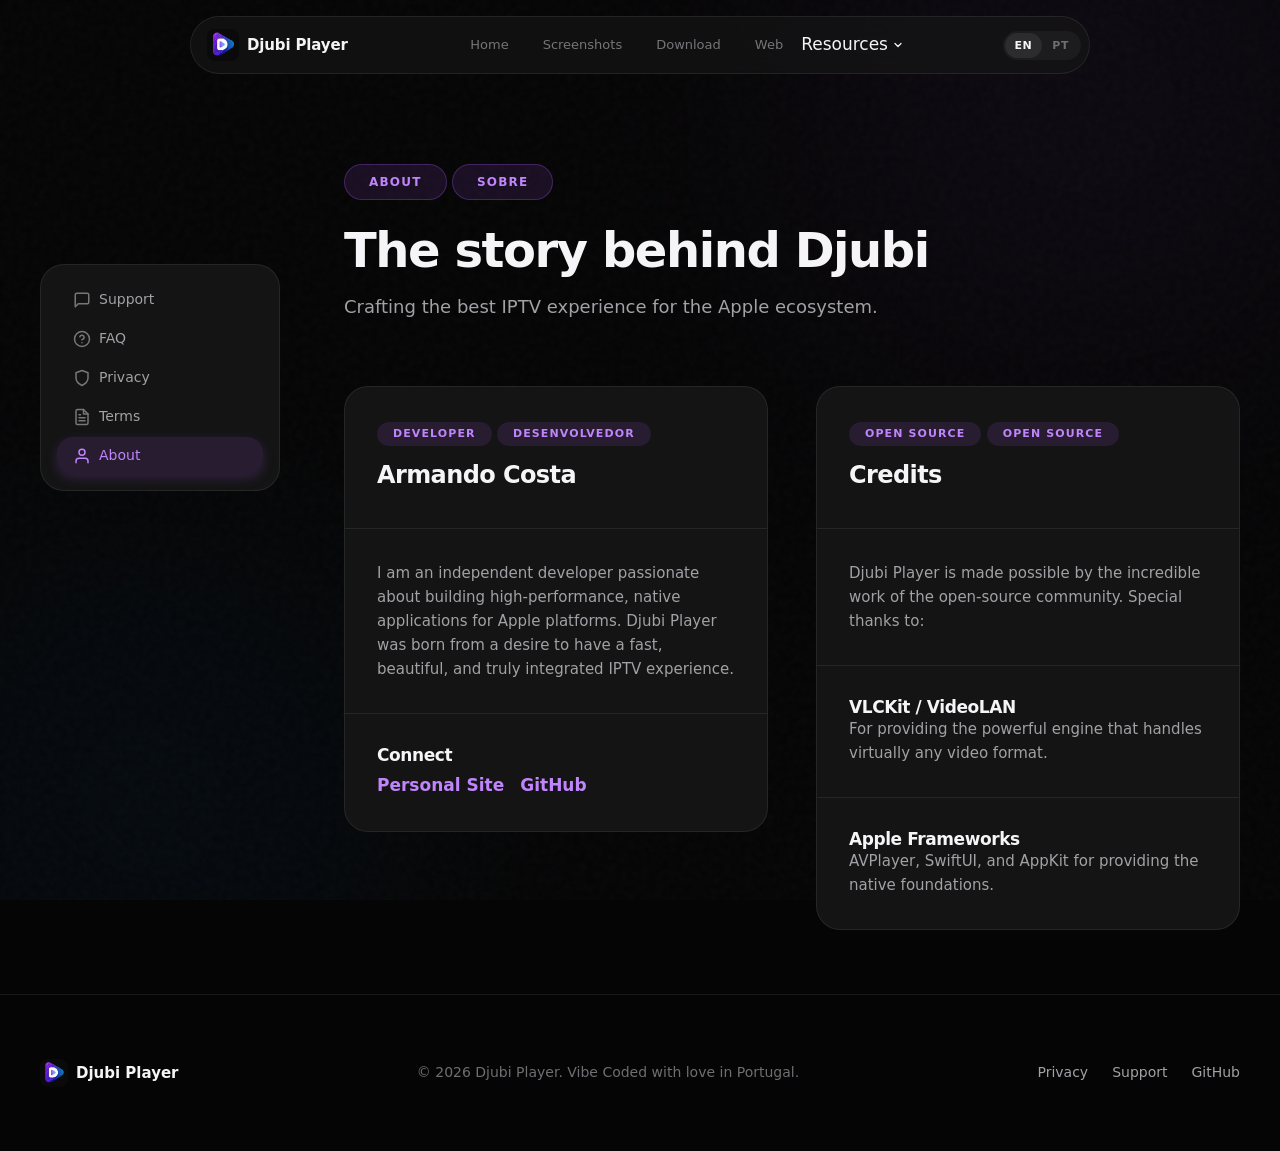
==== about.html @ fc3ee1bc "feat: apple-style redesign, integrated app visuals, and new about page" ====
<!doctype html>
<html lang="en-US">
  <head>
    <meta charset="UTF-8" />
    <meta name="viewport" content="width=device-width, initial-scale=1.0" />
    <title>About - Djubi Player</title>
    <meta name="description" content="Learn more about the developer behind Djubi Player and the open-source tools that make it possible." />
    <meta name="theme-color" content="#000000" />
    <link rel="icon" href="public/logo.svg" type="image/svg+xml" />
    <link rel="stylesheet" href="assets/css/styles.css" />
  </head>
  <body>
    <!-- Gradient Background -->
    <div class="gradient-bg" aria-hidden="true">
      <div class="gradient-orb gradient-orb-1"></div>
      <div class="gradient-orb gradient-orb-2"></div>
    </div>

    <!-- Navigation -->
    <header class="floating-header">
      <div class="nav-island">
        <div class="nav-core">
          <a class="brand" href="index.html">
            <img src="public/logo.svg" alt="Djubi" class="brand-logo" />
            <h1 data-i18n="brandName"></h1>
          </a>
          <nav class="nav-links">
            <a href="index.html" data-i18n="navHome"></a>
            <a href="screenshots.html" data-i18n="navScreenshots"></a>
            <a href="downloads.html" data-i18n="navDownloads"></a>
            <a href="web.html" data-i18n="navWeb"></a>
            <div class="nav-item-dropdown">
              <div class="dropdown-trigger">
                <span data-i18n="navResources"></span>
                <svg viewBox="0 0 24 24" fill="none" stroke="currentColor" stroke-width="2.5" stroke-linecap="round" stroke-linejoin="round"><polyline points="6 9 12 15 18 9"></polyline></svg>
              </div>
              <div class="dropdown-menu">
                <a href="support.html" data-i18n="navSupport"></a>
                <a href="faq.html" data-i18n="navFaq"></a>
                <a href="privacy.html" data-i18n="navPrivacy"></a>
                <a href="terms.html" data-i18n="navTerms"></a>
                <a class="active" href="about.html" data-i18n="navAbout"></a>
              </div>
            </div>
          </nav>
          <div class="header-actions">
            <div class="lang-switch"><button data-locale="en_US">EN</button><button data-locale="pt_PT">PT</button></div>
            <button id="menuToggle" class="menu-toggle" aria-label="Open menu" aria-expanded="false"><span></span><span></span></button>
          </div>
        </div>
      </div>
    </header>

    <!-- Mobile Menu -->
    <div id="mobileOverlay" class="mobile-overlay">
      <div class="mobile-menu">
        <nav class="mobile-menu-links">
          <a href="index.html" data-i18n="navHome"></a>
          <a href="screenshots.html" data-i18n="navScreenshots"></a>
          <a href="downloads.html" data-i18n="navDownloads"></a>
          <a href="web.html" data-i18n="navWeb"></a>
          <a href="faq.html" data-i18n="navFaq"></a>
          <a href="privacy.html" data-i18n="navPrivacy"></a>
          <a href="terms.html" data-i18n="navTerms"></a>
          <a class="active" href="about.html" data-i18n="navAbout"></a>
          <a href="support.html" data-i18n="navSupport"></a>
        </nav>
      </div>
    </div>

    <div class="top-spacer"></div>

    <main>
      <section class="section">
        <div class="container">
          <div class="support-container">
            <aside class="support-sidebar" data-reveal>
              <a href="support.html" class="sidebar-link">
                <svg viewBox="0 0 24 24" fill="none" stroke="currentColor" stroke-width="2" stroke-linecap="round" stroke-linejoin="round"><path d="M21 15a2 2 0 0 1-2 2H7l-4 4V5a2 2 0 0 1 2-2h14a2 2 0 0 1 2 2z"></path></svg>
                <span data-i18n="navSupport"></span>
              </a>
              <a href="faq.html" class="sidebar-link">
                <svg viewBox="0 0 24 24" fill="none" stroke="currentColor" stroke-width="2" stroke-linecap="round" stroke-linejoin="round"><circle cx="12" cy="12" r="10"></circle><path d="M9.09 9a3 3 0 0 1 5.83 1c0 2-3 3-3 3"></path><line x1="12" y1="17" x2="12.01" y2="17"></line></svg>
                <span data-i18n="navFaq"></span>
              </a>
              <a href="privacy.html" class="sidebar-link">
                <svg viewBox="0 0 24 24" fill="none" stroke="currentColor" stroke-width="2" stroke-linecap="round" stroke-linejoin="round"><path d="M12 22s8-4 8-10V5l-8-3-8 3v7c0 6 8 10 8 10z"></path></svg>
                <span data-i18n="navPrivacy"></span>
              </a>
              <a href="terms.html" class="sidebar-link">
                <svg viewBox="0 0 24 24" fill="none" stroke="currentColor" stroke-width="2" stroke-linecap="round" stroke-linejoin="round"><path d="M14 2H6a2 2 0 0 0-2 2v16a2 2 0 0 0 2 2h12a2 2 0 0 0 2-2V8z"></path><polyline points="14 2 14 8 20 8"></polyline><line x1="16" y1="13" x2="8" y2="13"></line><line x1="16" y1="17" x2="8" y2="17"></line><polyline points="10 9 9 9 8 9"></polyline></svg>
                <span data-i18n="navTerms"></span>
              </a>
              <a href="about.html" class="sidebar-link active">
                <svg viewBox="0 0 24 24" fill="none" stroke="currentColor" stroke-width="2" stroke-linecap="round" stroke-linejoin="round"><path d="M20 21v-2a4 4 0 0 0-4-4H8a4 4 0 0 0-4 4v2"></path><circle cx="12" cy="7" r="4"></circle></svg>
                <span data-i18n="navAbout"></span>
              </a>
            </aside>

            <div class="support-content">
              <div class="section-header" data-reveal style="text-align: left; margin-inline: 0;">
                <span class="eyebrow" data-lang="en_US">About</span>
                <span class="eyebrow" data-lang="pt_PT">Sobre</span>
                <h2 data-lang="en_US">The story behind Djubi</h2>
                <h2 data-lang="pt_PT">A história por trás do Djubi</h2>
                <p data-lang="en_US">Crafting the best IPTV experience for the Apple ecosystem.</p>
                <p data-lang="pt_PT">Criando a melhor experiência IPTV para o ecossistema Apple.</p>
              </div>

              <div class="two-col">
                <!-- Developer Profile -->
                <div class="list-card" data-reveal>
                  <div class="list-card-header">
                    <span class="eyebrow" data-lang="en_US">Developer</span>
                    <span class="eyebrow" data-lang="pt_PT">Desenvolvedor</span>
                    <h2 data-lang="en_US">Armando Costa</h2>
                    <h2 data-lang="pt_PT">Armando Costa</h2>
                  </div>
                  <div class="list-card-body">
                    <div class="list-item">
                      <p data-lang="en_US">I am an independent developer passionate about building high-performance, native applications for Apple platforms. Djubi Player was born from a desire to have a fast, beautiful, and truly integrated IPTV experience.</p>
                      <p data-lang="pt_PT">Sou um desenvolvedor independente apaixonado por criar aplicações nativas de alta performance para plataformas Apple. O Djubi Player nasceu do desejo de ter uma experiência IPTV rápida, bonita e verdadeiramente integrada.</p>
                    </div>
                    <div class="list-item">
                      <h3 data-lang="en_US">Connect</h3>
                      <h3 data-lang="pt_PT">Conectar</h3>
                      <div style="display: flex; gap: var(--space-md); margin-top: var(--space-sm);">
                        <a href="https://costa0910.dev" target="_blank" rel="noopener" style="color: var(--accent-bright); font-weight: 600;">Personal Site</a>
                        <a href="https://github.com/costa0910" target="_blank" rel="noopener" style="color: var(--accent-bright); font-weight: 600;">GitHub</a>
                      </div>
                    </div>
                  </div>
                </div>

                <!-- Open Source Credits -->
                <div class="list-card" data-reveal data-reveal-delay="100">
                  <div class="list-card-header">
                    <span class="eyebrow" data-lang="en_US">Open Source</span>
                    <span class="eyebrow" data-lang="pt_PT">Open Source</span>
                    <h2 data-lang="en_US">Credits</h2>
                    <h2 data-lang="pt_PT">Créditos</h2>
                  </div>
                  <div class="list-card-body">
                    <div class="list-item">
                      <p data-lang="en_US">Djubi Player is made possible by the incredible work of the open-source community. Special thanks to:</p>
                      <p data-lang="pt_PT">O Djubi Player é possível graças ao trabalho incrível da comunidade open-source. Agradecimentos especiais a:</p>
                    </div>
                    <div class="list-item">
                      <h3>VLCKit / VideoLAN</h3>
                      <p data-lang="en_US">For providing the powerful engine that handles virtually any video format.</p>
                      <p data-lang="pt_PT">Por fornecer o motor poderoso que processa virtualmente qualquer formato de vídeo.</p>
                    </div>
                    <div class="list-item">
                      <h3>Apple Frameworks</h3>
                      <p data-lang="en_US">AVPlayer, SwiftUI, and AppKit for providing the native foundations.</p>
                      <p data-lang="pt_PT">AVPlayer, SwiftUI e AppKit por fornecerem as bases nativas.</p>
                    </div>
                  </div>
                </div>
              </div>
            </div>
          </div>
        </div>
      </section>
    </main>

    <!-- Footer -->
    <footer class="site-footer">
      <div class="container">
        <div class="footer-content">
          <div class="footer-brand">
            <img src="public/logo.svg" alt="Djubi" />
            <span data-i18n="brandName"></span>
          </div>
          <p class="footer-text" data-i18n="footerText"></p>
          <div class="footer-links">
            <a href="privacy.html" data-i18n="navPrivacy"></a>
            <a href="support.html" data-i18n="navSupport"></a>
            <a href="https://github.com/costa0910/djubi-player" target="_blank" rel="noopener">GitHub</a>
          </div>
        </div>
      </div>
    </footer>

    <script src="assets/js/main.js"></script>
  </body>
</html>
---- assets/css/styles.css ----
/* ==========================================================================
   Djubi Player – Premium Apple-Inspired Design System
   Dark theme, immersive, production-ready
   ========================================================================== */

:root {
  /* Dark Premium Palette */
  --bg-dark: #050505;
  --bg-elevated: #0a0a0a;
  --bg-card: #141414;
  --bg-card-hover: #1a1a1a;
  --surface: #1c1c1e;
  --surface-secondary: #2c2c2e;
  
  /* Text hierarchy */
  --text-primary: #f5f5f7;
  --text-secondary: #a1a1a6;
  --text-tertiary: #6e6e73;
  
  /* Accent - Vibrant purple from logo */
  --accent: #a855f7;
  --accent-bright: #c084fc;
  --accent-dim: #7c3aed;
  --accent-glow: rgba(168, 85, 247, 0.4);
  --accent-soft: rgba(168, 85, 247, 0.12);
  
  /* Supporting colors */
  --success: #34c759;
  --blue: #0a84ff;
  --orange: #ff9f0a;
  --pink: #ff375f;
  --teal: #64d2ff;
  
  /* Borders */
  --border: rgba(255, 255, 255, 0.08);
  --border-light: rgba(255, 255, 255, 0.12);
  --border-accent: rgba(168, 85, 247, 0.3);
  
  /* Spacing */
  --space-xs: 0.25rem;
  --space-sm: 0.5rem;
  --space-md: 1rem;
  --space-lg: 1.5rem;
  --space-xl: 2rem;
  --space-2xl: 3rem;
  --space-3xl: 4rem;
  --space-4xl: 4rem;
  --space-5xl: 5rem;
  
  /* Radius */
  --radius-sm: 8px;
  --radius-md: 12px;
  --radius-lg: 16px;
  --radius-xl: 20px;
  --radius-2xl: 24px;
  --radius-3xl: 32px;
  --radius-full: 9999px;
  
  /* Shadows */
  --shadow-sm: 0 2px 8px rgba(0, 0, 0, 0.3);
  --shadow-md: 0 8px 24px rgba(0, 0, 0, 0.4);
  --shadow-lg: 0 16px 48px rgba(0, 0, 0, 0.5);
  --shadow-glow: 0 0 60px var(--accent-glow);
  --shadow-card: 0 4px 24px rgba(0, 0, 0, 0.3), 0 0 0 1px var(--border);
  
  /* Motion */
  --ease-out: cubic-bezier(0.16, 1, 0.3, 1);
  --ease-in-out: cubic-bezier(0.65, 0, 0.35, 1);
  --ease-spring: cubic-bezier(0.34, 1.56, 0.64, 1);
  --duration-fast: 150ms;
  --duration-normal: 300ms;
  --duration-slow: 500ms;
}

/* ==========================================================================
   Reset & Base
   ========================================================================== */

*, *::before, *::after {
  box-sizing: border-box;
}

html {
  -webkit-font-smoothing: antialiased;
  -moz-osx-font-smoothing: grayscale;
  text-rendering: optimizeLegibility;
  scroll-behavior: smooth;
}

html, body {
  margin: 0;
  padding: 0;
}

body {
  font-family: -apple-system, BlinkMacSystemFont, "SF Pro Display", "SF Pro Text", "Helvetica Neue", system-ui, sans-serif;
  font-size: 17px;
  line-height: 1.5;
  color: var(--text-primary);
  background: var(--bg-dark);
  overflow-x: hidden;
}

img {
  max-width: 100%;
  display: block;
}

a {
  text-decoration: none;
  color: inherit;
}

h1, h2, h3, h4, h5, h6 {
  margin: 0;
  font-weight: 600;
  letter-spacing: -0.025em;
  line-height: 1.1;
}

p {
  margin: 0;
}

button {
  font-family: inherit;
}

/* ==========================================================================
   Layout
   ========================================================================== */

.container {
  width: min(1200px, 100% - var(--space-xl));
  margin-inline: auto;
}

.container-wide {
  width: min(1400px, 100% - var(--space-xl));
  margin-inline: auto;
}

.top-spacer {
  height: 100px;
}

/* ==========================================================================
   Gradient Backgrounds
   ========================================================================== */

.gradient-bg {
  position: fixed;
  inset: 0;
  z-index: -1;
  overflow: hidden;
  pointer-events: none;
}

.gradient-orb {
  position: absolute;
  border-radius: 50%;
  filter: blur(140px);
  opacity: 0.15;
  animation: float 20s ease-in-out infinite;
}

.gradient-orb-1 {
  width: 600px;
  height: 600px;
  background: radial-gradient(circle, var(--accent) 0%, transparent 70%);
  top: -200px;
  right: -100px;
  animation-delay: 0s;
}

.gradient-orb-2 {
  width: 500px;
  height: 500px;
  background: radial-gradient(circle, var(--blue) 0%, transparent 70%);
  bottom: -150px;
  left: -100px;
  animation-delay: -7s;
}
@keyframes float {
  0%, 100% { transform: translate(0, 0) scale(1); }
  25% { transform: translate(30px, -30px) scale(1.05); }
  50% { transform: translate(-20px, 20px) scale(0.95); }
  75% { transform: translate(20px, 10px) scale(1.02); }
}

/* ==========================================================================
   Navigation
   ========================================================================== */

.floating-header {
  position: fixed;
  top: 0;
  left: 0;
  right: 0;
  z-index: 100;
  padding: var(--space-md);
}

.nav-island {
  max-width: 900px;
  margin-inline: auto;
  background: rgba(20, 20, 20, 0.75);
  backdrop-filter: saturate(180%) blur(20px);
  -webkit-backdrop-filter: saturate(180%) blur(20px);
  border: 1px solid var(--border);
  border-radius: var(--radius-full);
  padding: var(--space-xs) var(--space-sm);
}

.nav-core {
  min-height: 48px;
  display: flex;
  align-items: center;
  justify-content: space-between;
  gap: var(--space-md);
}

/* Brand */
.brand {
  display: flex;
  align-items: center;
  gap: var(--space-sm);
  flex-shrink: 0;
  padding: var(--space-xs) var(--space-sm);
}

.brand-logo {
  width: 32px;
  height: 32px;
  border-radius: var(--radius-sm);
  object-fit: contain;
}

.brand h1 {
  font-size: 0.9375rem;
  font-weight: 600;
  letter-spacing: -0.01em;
  color: var(--text-primary);
}

/* Nav Links */
.nav-links {
  display: flex;
  align-items: center;
  gap: 2px;
}

.nav-links a {
  padding: var(--space-sm) var(--space-md);
  font-size: 0.8125rem;
  font-weight: 400;
  color: var(--text-secondary);
  border-radius: var(--radius-full);
  transition: all var(--duration-fast) var(--ease-out);
}

.nav-links a:hover {
  color: var(--text-primary);
  background: rgba(255, 255, 255, 0.08);
}

/* Header Actions */
.header-actions {
  display: flex;
  align-items: center;
  gap: var(--space-sm);
}

.lang-switch {
  display: flex;
  background: var(--surface);
  border-radius: var(--radius-full);
  padding: 2px;
}

.lang-switch button {
  border: 0;
  background: transparent;
  color: var(--text-tertiary);
  padding: 6px 10px;
  font-size: 0.6875rem;
  font-weight: 600;
  cursor: pointer;
  border-radius: var(--radius-full);
  transition: all var(--duration-fast) var(--ease-out);
  text-transform: uppercase;
  letter-spacing: 0.05em;
}

.lang-switch button:hover {
  color: var(--text-secondary);
}

.lang-switch button.active {
  background: var(--surface-secondary);
  color: var(--text-primary);
}

/* Menu Toggle */
.menu-toggle {
  width: 40px;
  height: 40px;
  border-radius: var(--radius-full);
  border: none;
  background: var(--surface);
  display: none;
  align-items: center;
  justify-content: center;
  cursor: pointer;
  position: relative;
  transition: background var(--duration-fast) var(--ease-out);
}

.menu-toggle:hover {
  background: var(--surface-secondary);
}

.menu-toggle span {
  position: absolute;
  width: 16px;
  height: 2px;
  border-radius: var(--radius-full);
  background: var(--text-primary);
  transition: transform var(--duration-normal) var(--ease-out),
              opacity var(--duration-normal) var(--ease-out);
}

.menu-toggle span:nth-child(1) {
  transform: translateY(-4px);
}

.menu-toggle span:nth-child(2) {
  transform: translateY(4px);
}

.menu-toggle.is-open span:nth-child(1) {
  transform: translateY(0) rotate(45deg);
}

.menu-toggle.is-open span:nth-child(2) {
  transform: translateY(0) rotate(-45deg);
}

/* Mobile Overlay */
.mobile-overlay {
  position: fixed;
  inset: 0;
  background: rgba(0, 0, 0, 0.95);
  backdrop-filter: blur(20px);
  -webkit-backdrop-filter: blur(20px);
  z-index: 90;
  opacity: 0;
  pointer-events: none;
  transition: opacity var(--duration-normal) var(--ease-out);
}

.mobile-overlay.is-open {
  opacity: 1;
  pointer-events: auto;
}

.mobile-menu {
  max-width: 400px;
  margin: 120px auto 0;
  padding: var(--space-lg);
  background: transparent;
  border: none;
}

.mobile-menu-links {
  display: flex;
  flex-direction: column;
  gap: var(--space-xs);
}

.mobile-menu-links a {
  display: block;
  padding: var(--space-lg);
  font-size: 1.25rem;
  font-weight: 500;
  color: var(--text-secondary);
  border-radius: var(--radius-lg);
  opacity: 0;
  transform: translateY(16px);
  transition: transform var(--duration-normal) var(--ease-out),
              opacity var(--duration-normal) var(--ease-out),
              color var(--duration-fast) var(--ease-out),
              background var(--duration-fast) var(--ease-out);
}

.mobile-menu-links a:hover {
  background: rgba(255, 255, 255, 0.05);
}

.mobile-menu-links a.active {
  color: var(--text-primary);
}

.mobile-overlay.is-open .mobile-menu-links a {
  opacity: 1;
  transform: translateY(0);
}

.mobile-overlay.is-open .mobile-menu-links a:nth-child(1) { transition-delay: 50ms; }
.mobile-overlay.is-open .mobile-menu-links a:nth-child(2) { transition-delay: 80ms; }
.mobile-overlay.is-open .mobile-menu-links a:nth-child(3) { transition-delay: 110ms; }
.mobile-overlay.is-open .mobile-menu-links a:nth-child(4) { transition-delay: 140ms; }
.mobile-overlay.is-open .mobile-menu-links a:nth-child(5) { transition-delay: 170ms; }
.mobile-overlay.is-open .mobile-menu-links a:nth-child(6) { transition-delay: 200ms; }
.mobile-overlay.is-open .mobile-menu-links a:nth-child(7) { transition-delay: 230ms; }

/* ==========================================================================
   Hero Section
   ========================================================================== */

.hero {
  min-height: 100vh;
  display: flex;
  flex-direction: column;
  justify-content: center;
  align-items: center;
  text-align: center;
  padding: var(--space-5xl) 0 var(--space-4xl);
  position: relative;
}

.hero-content {
  max-width: 900px;
  margin-inline: auto;
  padding-inline: var(--space-lg);
  margin-top: 3.5rem;
}

.hero-badge {
  display: inline-flex;
  align-items: center;
  gap: var(--space-sm);
  padding: var(--space-sm) var(--space-lg);
  background: var(--accent-soft);
  border: 1px solid var(--border-accent);
  color: var(--accent-bright);
  font-size: 0.8125rem;
  font-weight: 600;
  text-transform: uppercase;
  letter-spacing: 0.1em;
  border-radius: var(--radius-full);
  margin-bottom: var(--space-xl);
}

.hero-badge svg {
  width: 16px;
  height: 16px;
}

.hero h2 {
  font-size: clamp(3rem, 8vw, 5.5rem);
  font-weight: 700;
  letter-spacing: -0.04em;
  line-height: 1;
  background: linear-gradient(135deg, var(--text-primary) 0%, var(--text-secondary) 100%);
  -webkit-background-clip: text;
  -webkit-text-fill-color: transparent;
  background-clip: text;
  margin-bottom: var(--space-lg);
}

.hero-highlight {
  background: linear-gradient(135deg, var(--accent) 0%, var(--accent-bright) 100%);
  -webkit-background-clip: text;
  -webkit-text-fill-color: transparent;
  background-clip: text;
}

.hero p {
  font-size: clamp(1.125rem, 2.5vw, 1.375rem);
  color: var(--text-secondary);
  max-width: 600px;
  margin-inline: auto;
  line-height: 1.6;
}

/* Hero Actions */
.hero-actions {
  display: flex;
  flex-wrap: wrap;
  justify-content: center;
  gap: var(--space-md);
  margin-top: var(--space-2xl);
}

.btn {
  display: inline-flex;
  align-items: center;
  gap: var(--space-sm);
  padding: 0.875rem 1.75rem;
  font-size: 0.9375rem;
  font-weight: 500;
  border-radius: var(--radius-full);
  border: none;
  cursor: pointer;
  transition: all var(--duration-fast) var(--ease-out);
}

.btn:active {
  transform: scale(0.98);
}

.btn-icon {
  display: inline-flex;
  width: 18px;
  height: 18px;
  transition: transform var(--duration-fast) var(--ease-out);
}

.btn:hover .btn-icon {
  transform: translateX(2px);
}

.btn.primary {
  background: var(--text-primary);
  color: var(--bg-dark);
}

.btn.primary:hover {
  background: var(--text-secondary);
}

.btn.secondary {
  background: var(--surface);
  color: var(--text-primary);
  border: 1px solid var(--border);
}

.btn.secondary:hover {
  background: var(--surface-secondary);
  border-color: var(--border-light);
}

.btn.accent {
  background: linear-gradient(135deg, var(--accent) 0%, var(--accent-dim) 100%);
  color: white;
  box-shadow: 0 4px 24px var(--accent-glow);
}

.btn.accent:hover {
  box-shadow: 0 8px 32px var(--accent-glow);
}

/* Hero Device Showcase */
.hero-showcase {
  width: 100%;
  max-width: 1200px;
  margin: var(--space-4xl) auto 0;
  padding-inline: var(--space-lg);
  position: relative;
}

.device-grid {
  display: grid;
  grid-template-columns: 1fr 280px;
  gap: var(--space-lg);
  align-items: end;
}

.device-mac {
  position: relative;
  background: var(--bg-card);
  border: 1px solid var(--border);
  border-radius: var(--radius-xl);
  overflow: hidden;
  box-shadow: var(--shadow-lg), var(--shadow-glow);
  transition: transform var(--duration-slow) var(--ease-out);
}

.device-mac:hover {
  transform: translateY(-8px);
}

.device-mac-topbar {
  display: flex;
  align-items: center;
  gap: var(--space-sm);
  padding: var(--space-md) var(--space-lg);
  background: var(--surface);
  border-bottom: 1px solid var(--border);
}

.device-mac-dot {
  width: 12px;
  height: 12px;
  border-radius: 50%;
}

.device-mac-dot.red { background: #ff5f56; }
.device-mac-dot.yellow { background: #ffbd2e; }
.device-mac-dot.green { background: #27c93f; }

.device-mac-content {
  aspect-ratio: 16 / 10;
  display: flex;
  align-items: center;
  justify-content: center;
  padding: var(--space-md);
}

.device-mac-content img {
  width: 100%;
  height: 100%;
  object-fit: cover;
  border-radius: var(--radius-md);
}

.device-phones {
  display: flex;
  flex-direction: column;
  gap: var(--space-md);
}

.device-phone {
  background: var(--bg-card);
  border: 1px solid var(--border);
  border-radius: var(--radius-2xl);
  overflow: hidden;
  box-shadow: var(--shadow-md);
  transition: transform var(--duration-slow) var(--ease-out);
}

.device-phone:hover {
  transform: translateY(-4px);
}

.device-phone-notch {
  width: 80px;
  height: 24px;
  margin: var(--space-sm) auto;
  background: var(--bg-dark);
  border-radius: var(--radius-full);
}

.device-phone-content {
  aspect-ratio: 9 / 16;
  max-height: 240px;
  padding: var(--space-sm);
}

.device-phone-content img {
  width: 100%;
  height: 100%;
  object-fit: cover;
  border-radius: var(--radius-lg);
}

/* ==========================================================================
   Stats Bar
   ========================================================================== */

.stats-bar {
  padding: 100px 0 var(--space-3xl);
  border-top: 1px solid var(--border);
  border-bottom: 1px solid var(--border);
  background: var(--bg-elevated);
}

.stats-grid {
  display: grid;
  grid-template-columns: repeat(4, 1fr);
  gap: var(--space-xl);
}

.stat-item {
  text-align: center;
}

.stat-value {
  font-size: clamp(2rem, 5vw, 3.5rem);
  font-weight: 700;
  letter-spacing: -0.03em;
  background: linear-gradient(135deg, var(--text-primary) 0%, var(--accent-bright) 100%);
  -webkit-background-clip: text;
  -webkit-text-fill-color: transparent;
  background-clip: text;
  line-height: 1;
}

.stat-label {
  margin-top: var(--space-sm);
  font-size: 0.875rem;
  color: var(--text-secondary);
}

/* ==========================================================================
   Features Section
   ========================================================================== */

.section {
  padding: var(--space-4xl) 0;
  position: relative;
  overflow: hidden;
}

.section-header {
  text-align: center;
  max-width: 700px;
  margin-inline: auto;
  margin-bottom: var(--space-4xl);
}

.section-header .eyebrow {
  display: inline-flex;
  align-items: center;
  gap: var(--space-sm);
  padding: var(--space-sm) var(--space-lg);
  background: var(--accent-soft);
  border: 1px solid var(--border-accent);
  color: var(--accent-bright);
  font-size: 0.75rem;
  font-weight: 600;
  text-transform: uppercase;
  letter-spacing: 0.1em;
  border-radius: var(--radius-full);
  margin-bottom: var(--space-lg);
}

.section-header h2 {
  font-size: clamp(2rem, 4vw, 3rem);
  font-weight: 700;
  letter-spacing: -0.03em;
  margin-bottom: var(--space-md);
}

.section-header p {
  font-size: 1.125rem;
  color: var(--text-secondary);
  line-height: 1.6;
}

/* Feature Cards */
.features-grid {
  display: grid;
  grid-template-columns: repeat(3, 1fr);
  gap: var(--space-lg);
}

.feature-card {
  background: var(--bg-card);
  border: 1px solid var(--border);
  border-radius: var(--radius-xl);
  padding: var(--space-2xl);
  transition: all var(--duration-normal) var(--ease-out);
  position: relative;
  overflow: hidden;
}

.feature-card::before {
  content: '';
  position: absolute;
  top: 0;
  left: 0;
  right: 0;
  height: 1px;
  background: linear-gradient(90deg, transparent, var(--accent), transparent);
  opacity: 0;
  transition: opacity var(--duration-normal) var(--ease-out);
}

.feature-card:hover {
  background: var(--bg-card-hover);
  border-color: var(--border-light);
  transform: translateY(-4px);
}

.feature-card:hover::before {
  opacity: 1;
}

.feature-icon {
  width: 56px;
  height: 56px;
  display: flex;
  align-items: center;
  justify-content: center;
  background: var(--accent-soft);
  border: 1px solid var(--border-accent);
  border-radius: var(--radius-lg);
  margin-bottom: var(--space-lg);
}

.feature-icon svg {
  width: 28px;
  height: 28px;
  color: var(--accent-bright);
}

.feature-card h3 {
  font-size: 1.25rem;
  font-weight: 600;
  margin-bottom: var(--space-sm);
}

.feature-card p {
  color: var(--text-secondary);
  font-size: 0.9375rem;
  line-height: 1.6;
}

/* Large Feature Cards */
.feature-large {
  display: grid;
  grid-template-columns: 1fr 1fr;
  gap: var(--space-3xl);
  align-items: center;
  padding: var(--space-4xl) 0;
}

.feature-large.reverse {
  direction: rtl;
}

.feature-large.reverse > * {
  direction: ltr;
}

.feature-large-content {
  max-width: 500px;
}

.feature-large-content .eyebrow {
  display: inline-flex;
  align-items: center;
  gap: var(--space-sm);
  padding: var(--space-xs) var(--space-md);
  background: var(--accent-soft);
  color: var(--accent-bright);
  font-size: 0.6875rem;
  font-weight: 600;
  text-transform: uppercase;
  letter-spacing: 0.1em;
  border-radius: var(--radius-full);
  margin-bottom: var(--space-lg);
}

.feature-large-content h3 {
  font-size: clamp(1.75rem, 3vw, 2.5rem);
  font-weight: 700;
  letter-spacing: -0.03em;
  margin-bottom: var(--space-md);
}

.feature-large-content p {
  color: var(--text-secondary);
  font-size: 1.0625rem;
  line-height: 1.7;
  margin-bottom: var(--space-lg);
}

.feature-list {
  display: flex;
  flex-direction: column;
  gap: var(--space-md);
}

.feature-list-item {
  display: flex;
  align-items: flex-start;
  gap: var(--space-md);
}

.feature-list-item svg {
  width: 20px;
  height: 20px;
  color: var(--success);
  flex-shrink: 0;
  margin-top: 2px;
}

.feature-list-item span {
  color: var(--text-secondary);
  font-size: 0.9375rem;
}

/* Multi-view Grid Demo */
.multiview-demo {
  background: var(--bg-card);
  border: 1px solid var(--border);
  border-radius: var(--radius-xl);
  padding: var(--space-lg);
  box-shadow: var(--shadow-lg);
}

.multiview-grid {
  display: grid;
  grid-template-columns: repeat(3, 1fr);
  gap: var(--space-sm);
}

.multiview-cell {
  aspect-ratio: 16 / 9;
  background: linear-gradient(135deg, var(--surface) 0%, var(--surface-secondary) 100%);
  border-radius: var(--radius-md);
  display: flex;
  align-items: center;
  justify-content: center;
  font-size: 0.75rem;
  color: var(--text-tertiary);
  font-weight: 500;
  position: relative;
  overflow: hidden;
}

.multiview-cell.active {
  background: linear-gradient(135deg, var(--accent-soft) 0%, rgba(168, 85, 247, 0.05) 100%);
  border: 1px solid var(--border-accent);
}

.multiview-cell.active::after {
  content: '';
  position: absolute;
  top: var(--space-sm);
  right: var(--space-sm);
  width: 8px;
  height: 8px;
  background: var(--success);
  border-radius: 50%;
  animation: pulse 2s ease-in-out infinite;
}

@keyframes pulse {
  0%, 100% { opacity: 1; }
  50% { opacity: 0.5; }
}

/* ==========================================================================
   Bento Grid
   ========================================================================== */

.bento-grid {
  display: grid;
  grid-template-columns: repeat(12, 1fr);
  gap: var(--space-md);
}

.bento-item {
  background: var(--bg-card);
  border: 1px solid var(--border);
  border-radius: var(--radius-xl);
  padding: var(--space-xl);
  transition: all var(--duration-normal) var(--ease-out);
  overflow: hidden;
}

.bento-item:hover {
  background: var(--bg-card-hover);
  border-color: var(--border-light);
  transform: translateY(-2px);
}

.bento-item.span-8 { grid-column: span 8; }
.bento-item.span-6 { grid-column: span 6; }
.bento-item.span-4 { grid-column: span 4; }

.bento-item h3 {
  font-size: 1.125rem;
  font-weight: 600;
  margin-bottom: var(--space-sm);
}

.bento-item p {
  color: var(--text-secondary);
  font-size: 0.9375rem;
  line-height: 1.6;
}

.bento-item .metric {
  font-size: 2.5rem;
  font-weight: 700;
  background: linear-gradient(135deg, var(--accent) 0%, var(--accent-bright) 100%);
  -webkit-background-clip: text;
  -webkit-text-fill-color: transparent;
  background-clip: text;
  margin-bottom: var(--space-sm);
}

/* ==========================================================================
   Platform Section
   ========================================================================== */

.platform-grid {
  display: grid;
  grid-template-columns: repeat(3, 1fr);
  gap: var(--space-lg);
}

.platform-card {
  background: var(--bg-card);
  border: 1px solid var(--border);
  border-radius: var(--radius-xl);
  padding: var(--space-2xl);
  text-align: center;
  transition: all var(--duration-normal) var(--ease-out);
}

.platform-card:hover {
  background: var(--bg-card-hover);
  border-color: var(--border-light);
  transform: translateY(-4px);
}

.platform-icon {
  width: 64px;
  height: 64px;
  margin: 0 auto var(--space-lg);
}

.platform-icon svg {
  width: 100%;
  height: 100%;
  color: var(--text-primary);
}

.platform-card h3 {
  font-size: 1.25rem;
  font-weight: 600;
  margin-bottom: var(--space-sm);
}

.platform-card p {
  color: var(--text-secondary);
  font-size: 0.9375rem;
  margin-bottom: var(--space-lg);
}

.platform-badge {
  display: inline-flex;
  align-items: center;
  padding: var(--space-sm) var(--space-md);
  background: var(--surface);
  border: 1px solid var(--border);
  border-radius: var(--radius-full);
  font-size: 0.8125rem;
  color: var(--text-secondary);
}

.platform-badge.available {
  background: rgba(52, 199, 89, 0.1);
  border-color: rgba(52, 199, 89, 0.3);
  color: var(--success);
}

.platform-badge.coming {
  background: var(--accent-soft);
  border-color: var(--border-accent);
  color: var(--accent-bright);
}

/* ==========================================================================
   Gallery
   ========================================================================== */

/* ==========================================================================
   Enhanced Screenshot Gallery
   ========================================================================== */

/* Platform Section */
.platform-section {
  margin-bottom: var(--space-5xl);
}

.platform-section-header {
  display: flex;
  align-items: center;
  gap: var(--space-lg);
  margin-bottom: var(--space-2xl);
}

.platform-section-header.compact {
  margin-bottom: var(--space-xl);
}

.platform-section-icon {
  width: 56px;
  height: 56px;
  display: flex;
  align-items: center;
  justify-content: center;
  background: var(--accent-soft);
  border: 1px solid var(--border-accent);
  border-radius: var(--radius-lg);
  flex-shrink: 0;
}

.platform-section-icon.small {
  width: 44px;
  height: 44px;
}

.platform-section-icon svg {
  width: 28px;
  height: 28px;
  color: var(--accent-bright);
}

.platform-section-icon.small svg {
  width: 22px;
  height: 22px;
}

.platform-section-info h3 {
  font-size: 1.5rem;
  font-weight: 600;
  margin-bottom: var(--space-xs);
}

.platform-section-info p {
  color: var(--text-secondary);
  font-size: 0.9375rem;
}

/* Featured Screenshot */
.featured-screenshot {
  margin-bottom: var(--space-2xl);
}

/* Device Frames - Mac */
.device-frame-mac {
  background: var(--bg-card);
  border: 1px solid var(--border);
  border-radius: var(--radius-xl);
  overflow: hidden;
  box-shadow: var(--shadow-lg), 0 0 80px rgba(168, 85, 247, 0.15);
  transition: all var(--duration-normal) var(--ease-out);
}

.device-frame-mac:hover {
  transform: translateY(-4px);
  box-shadow: var(--shadow-lg), 0 0 100px rgba(168, 85, 247, 0.2);
}

.device-frame-mac.compact {
  box-shadow: var(--shadow-md);
}

.device-frame-mac.compact:hover {
  box-shadow: var(--shadow-lg);
}

.device-frame-mac-bar {
  display: flex;
  align-items: center;
  gap: var(--space-sm);
  padding: var(--space-md) var(--space-lg);
  background: var(--surface);
  border-bottom: 1px solid var(--border);
}

.device-dot {
  width: 12px;
  height: 12px;
  border-radius: 50%;
}

.device-dot.red { background: #ff5f56; }
.device-dot.yellow { background: #ffbd2e; }
.device-dot.green { background: #27c93f; }

.device-title {
  margin-left: auto;
  margin-right: auto;
  font-size: 0.8125rem;
  color: var(--text-tertiary);
  font-weight: 500;
}

.device-frame-mac-screen {
  aspect-ratio: 16 / 10;
  overflow: hidden;
}

.device-frame-mac-screen img {
  width: 100%;
  height: 100%;
  object-fit: cover;
  cursor: pointer;
  transition: transform var(--duration-slow) var(--ease-out);
}

.device-frame-mac:hover .device-frame-mac-screen img {
  transform: scale(1.02);
}

/* Screenshots Row */
.screenshots-row {
  display: grid;
  grid-template-columns: repeat(2, 1fr);
  gap: var(--space-xl);
}

.screenshot-card {
  display: flex;
  flex-direction: column;
  gap: var(--space-lg);
}

.screenshot-info h4 {
  font-size: 1.125rem;
  font-weight: 600;
  margin-bottom: var(--space-xs);
}

.screenshot-info p {
  color: var(--text-secondary);
  font-size: 0.875rem;
}

/* Mobile Showcase */
.mobile-showcase {
  display: grid;
  grid-template-columns: repeat(2, 1fr);
  gap: var(--space-4xl);
}

.mobile-platform {
  display: flex;
  flex-direction: column;
}

/* Phone Device Frame */
.phone-screenshots {
  display: flex;
  justify-content: center;
  align-items: flex-end;
  gap: var(--space-lg);
  padding: var(--space-2xl) 0;
}

.device-frame-phone {
  width: 140px;
  background: linear-gradient(145deg, #2a2a2a 0%, #1a1a1a 100%);
  border: 1px solid var(--border-light);
  border-radius: var(--radius-2xl);
  padding: var(--space-sm);
  box-shadow: var(--shadow-md), inset 0 1px 0 rgba(255,255,255,0.1);
  transition: all var(--duration-normal) var(--ease-out);
  position: relative;
}

.device-frame-phone.featured {
  width: 160px;
  transform: scale(1.1);
  z-index: 1;
  box-shadow: var(--shadow-lg), 0 0 60px rgba(168, 85, 247, 0.2);
}

.device-frame-phone:hover {
  transform: translateY(-8px);
}

.device-frame-phone.featured:hover {
  transform: scale(1.1) translateY(-8px);
}

.device-phone-speaker {
  width: 60px;
  height: 6px;
  margin: var(--space-xs) auto var(--space-sm);
  background: var(--bg-dark);
  border-radius: var(--radius-full);
}

.device-frame-phone-screen {
  aspect-ratio: 9 / 19.5;
  border-radius: var(--radius-lg);
  overflow: hidden;
  background: var(--bg-dark);
}

.device-frame-phone-screen img {
  width: 100%;
  height: 100%;
  object-fit: cover;
  cursor: pointer;
}

.phone-label {
  display: block;
  text-align: center;
  margin-top: var(--space-md);
  font-size: 0.8125rem;
  font-weight: 500;
  color: var(--text-secondary);
}

/* Tablet Device Frame */
.tablet-screenshots {
  display: flex;
  justify-content: center;
  align-items: flex-end;
  gap: var(--space-xl);
  padding: var(--space-2xl) 0;
}

.device-frame-tablet {
  width: 220px;
  background: linear-gradient(145deg, #2a2a2a 0%, #1a1a1a 100%);
  border: 1px solid var(--border-light);
  border-radius: var(--radius-2xl);
  padding: var(--space-sm);
  box-shadow: var(--shadow-md), inset 0 1px 0 rgba(255,255,255,0.1);
  transition: all var(--duration-normal) var(--ease-out);
  position: relative;
}

.device-frame-tablet.featured {
  width: 260px;
  transform: scale(1.05);
  z-index: 1;
  box-shadow: var(--shadow-lg), 0 0 60px rgba(168, 85, 247, 0.2);
}

.device-frame-tablet:hover {
  transform: translateY(-8px);
}

.device-frame-tablet.featured:hover {
  transform: scale(1.05) translateY(-8px);
}

.device-tablet-camera {
  width: 8px;
  height: 8px;
  margin: var(--space-xs) auto var(--space-sm);
  background: var(--surface-secondary);
  border-radius: 50%;
}

.device-frame-tablet-screen {
  aspect-ratio: 4 / 3;
  border-radius: var(--radius-lg);
  overflow: hidden;
  background: var(--bg-dark);
}

.device-frame-tablet-screen img {
  width: 100%;
  height: 100%;
  object-fit: cover;
  cursor: pointer;
}

.tablet-label {
  display: block;
  text-align: center;
  margin-top: var(--space-md);
  font-size: 0.8125rem;
  font-weight: 500;
  color: var(--text-secondary);
}

/* Lightbox */
.lightbox {
  position: fixed;
  inset: 0;
  z-index: 1000;
  background: rgba(0, 0, 0, 0.95);
  backdrop-filter: blur(20px);
  -webkit-backdrop-filter: blur(20px);
  display: flex;
  align-items: center;
  justify-content: center;
  padding: var(--space-2xl);
  opacity: 0;
  visibility: hidden;
  transition: opacity var(--duration-normal) var(--ease-out),
              visibility var(--duration-normal) var(--ease-out);
}

.lightbox.is-open {
  opacity: 1;
  visibility: visible;
}

.lightbox-close {
  position: absolute;
  top: var(--space-lg);
  right: var(--space-lg);
  width: 48px;
  height: 48px;
  display: flex;
  align-items: center;
  justify-content: center;
  background: var(--surface);
  border: 1px solid var(--border);
  border-radius: var(--radius-full);
  cursor: pointer;
  transition: all var(--duration-fast) var(--ease-out);
}

.lightbox-close:hover {
  background: var(--surface-secondary);
  border-color: var(--border-light);
}

.lightbox-close svg {
  width: 24px;
  height: 24px;
  color: var(--text-primary);
}

.lightbox-content {
  max-width: 90vw;
  max-height: 85vh;
  display: flex;
  flex-direction: column;
  align-items: center;
  gap: var(--space-lg);
}

.lightbox-content img {
  max-width: 100%;
  max-height: 75vh;
  object-fit: contain;
  border-radius: var(--radius-lg);
  box-shadow: var(--shadow-lg);
}

.lightbox-caption {
  color: var(--text-secondary);
  font-size: 0.9375rem;
  text-align: center;
  max-width: 600px;
}

/* Legacy Gallery Styles (kept for compatibility) */
.gallery-tabs {
  display: flex;
  justify-content: center;
  gap: var(--space-sm);
  margin-bottom: var(--space-2xl);
}

.gallery-tab {
  padding: var(--space-sm) var(--space-lg);
  background: transparent;
  border: 1px solid var(--border);
  border-radius: var(--radius-full);
  color: var(--text-secondary);
  font-size: 0.875rem;
  font-weight: 500;
  cursor: pointer;
  transition: all var(--duration-fast) var(--ease-out);
}

.gallery-tab:hover {
  background: var(--surface);
  color: var(--text-primary);
}

.gallery-tab.active {
  background: var(--text-primary);
  border-color: var(--text-primary);
  color: var(--bg-dark);
}

.gallery-grid {
  display: grid;
  grid-template-columns: repeat(3, 1fr);
  gap: var(--space-lg);
}

.gallery-item {
  background: var(--bg-card);
  border: 1px solid var(--border);
  border-radius: var(--radius-xl);
  overflow: hidden;
  transition: all var(--duration-normal) var(--ease-out);
}

.gallery-item:hover {
  transform: translateY(-8px);
  box-shadow: var(--shadow-lg);
}

.gallery-item-image {
  aspect-ratio: 16 / 10;
  overflow: hidden;
}

.gallery-item-image img {
  width: 100%;
  height: 100%;
  object-fit: cover;
  transition: transform var(--duration-slow) var(--ease-out);
}

.gallery-item:hover .gallery-item-image img {
  transform: scale(1.05);
}

.gallery-item-meta {
  padding: var(--space-lg);
  border-top: 1px solid var(--border);
}

.gallery-item-meta h3 {
  font-size: 1rem;
  font-weight: 600;
}

.gallery-item-meta p {
  margin-top: var(--space-xs);
  color: var(--text-tertiary);
  font-size: 0.875rem;
}

/* ==========================================================================
   FAQ & List
   ========================================================================== */

.faq-grid {
  display: grid;
  grid-template-columns: repeat(2, 1fr);
  gap: var(--space-lg);
}

.faq-item {
  background: var(--bg-card);
  border: 1px solid var(--border);
  border-radius: var(--radius-xl);
  padding: var(--space-xl);
  transition: all var(--duration-normal) var(--ease-out);
}

.faq-item:hover {
  background: var(--bg-card-hover);
  border-color: var(--border-light);
}

.faq-item h3 {
  font-size: 1.0625rem;
  font-weight: 600;
  margin-bottom: var(--space-sm);
}

.faq-item p {
  color: var(--text-secondary);
  font-size: 0.9375rem;
  line-height: 1.6;
}

/* List Cards */
.list-card {
  background: var(--bg-card);
  border: 1px solid var(--border);
  border-radius: var(--radius-xl);
  overflow: hidden;
}

.list-card-header {
  padding: var(--space-xl);
  border-bottom: 1px solid var(--border);
}

.list-card-header .eyebrow {
  display: inline-flex;
  padding: var(--space-xs) var(--space-md);
  background: var(--accent-soft);
  color: var(--accent-bright);
  font-size: 0.6875rem;
  font-weight: 600;
  text-transform: uppercase;
  letter-spacing: 0.1em;
  border-radius: var(--radius-full);
  margin-bottom: var(--space-md);
}

.list-card-header h2 {
  font-size: 1.5rem;
  font-weight: 600;
  margin-bottom: var(--space-sm);
}

.list-card-header p {
  color: var(--text-secondary);
  font-size: 0.9375rem;
}

.list-card-body {
  padding: 0;
}

.list-item {
  padding: var(--space-xl);
  border-bottom: 1px solid var(--border);
  transition: background var(--duration-fast) var(--ease-out);
}

.list-item:last-child {
  border-bottom: none;
}

.list-item:hover {
  background: var(--bg-card-hover);
}

.list-item-header {
  display: flex;
  align-items: center;
  justify-content: space-between;
  gap: var(--space-md);
  margin-bottom: var(--space-sm);
  flex-wrap: wrap;
}

.list-item h3 {
  font-size: 1.0625rem;
  font-weight: 600;
}

.list-item p {
  color: var(--text-secondary);
  font-size: 0.9375rem;
  line-height: 1.6;
}

.list-item p a {
  color: var(--accent-bright);
  font-weight: 500;
  transition: color var(--duration-fast) var(--ease-out);
}

.list-item p a:hover {
  color: var(--accent);
}

/* Badge */
.badge {
  display: inline-flex;
  align-items: center;
  padding: var(--space-xs) var(--space-md);
  background: var(--surface);
  border: 1px solid var(--border);
  border-radius: var(--radius-full);
  font-size: 0.75rem;
  font-weight: 500;
  color: var(--text-secondary);
}

.badge.coming {
  background: var(--accent-soft);
  border-color: var(--border-accent);
  color: var(--accent-bright);
}

/* Coming Soon Box */
.coming-soon-box {
  margin-top: var(--space-lg);
  padding: var(--space-lg);
  background: var(--accent-soft);
  border: 1px solid var(--border-accent);
  border-radius: var(--radius-lg);
}

.coming-soon-box strong {
  display: block;
  color: var(--accent-bright);
  font-size: 0.875rem;
  font-weight: 600;
  margin-bottom: var(--space-xs);
}

.coming-soon-box p {
  color: var(--text-secondary);
  font-size: 0.875rem;
}

/* ==========================================================================
   Two Column Layout
   ========================================================================== */

.two-col {
  display: grid;
  grid-template-columns: 1fr 1fr;
  gap: var(--space-2xl);
  align-items: start;
}

/* ==========================================================================
   CTA Section
   ========================================================================== */

.cta-section {
  padding: var(--space-5xl) 0;
  text-align: center;
  position: relative;
}

.cta-section::before {
  content: '';
  position: absolute;
  top: 50%;
  left: 50%;
  width: 600px;
  height: 600px;
  background: radial-gradient(circle, var(--accent-glow) 0%, transparent 70%);
  transform: translate(-50%, -50%);
  pointer-events: none;
  z-index: -1;
}

.cta-content {
  max-width: 600px;
  margin-inline: auto;
}

.cta-content h2 {
  font-size: clamp(2rem, 4vw, 3rem);
  font-weight: 700;
  letter-spacing: -0.03em;
  margin-bottom: var(--space-md);
}

.cta-content p {
  color: var(--text-secondary);
  font-size: 1.125rem;
  margin-bottom: var(--space-xl);
}

/* ==========================================================================
   Footer
   ========================================================================== */

.site-footer {
  padding: var(--space-3xl) 0;
  border-top: 1px solid var(--border);
}

.footer-content {
  display: flex;
  align-items: center;
  justify-content: space-between;
  gap: var(--space-lg);
  flex-wrap: wrap;
}

.footer-brand {
  display: flex;
  align-items: center;
  gap: var(--space-sm);
}

.footer-brand img {
  width: 28px;
  height: 28px;
  border-radius: var(--radius-sm);
}

.footer-brand span {
  font-weight: 600;
  font-size: 0.9375rem;
}

.footer-text {
  color: var(--text-tertiary);
  font-size: 0.875rem;
}

.footer-links {
  display: flex;
  gap: var(--space-lg);
}

.footer-links a {
  color: var(--text-secondary);
  font-size: 0.875rem;
  transition: color var(--duration-fast) var(--ease-out);
}

.footer-links a:hover {
  color: var(--text-primary);
}

/* ==========================================================================
   Reveal Animations
   ========================================================================== */

[data-reveal] {
  opacity: 0;
  transform: translateY(30px);
  transition: opacity var(--duration-slow) var(--ease-out),
              transform var(--duration-slow) var(--ease-out);
}

[data-reveal].in-view {
  opacity: 1;
  transform: translateY(0);
}

/* ==========================================================================
   Accessibility
   ========================================================================== */

@media (prefers-reduced-motion: reduce) {
  *, *::before, *::after {
    animation-duration: 0.01ms !important;
    animation-iteration-count: 1 !important;
    transition-duration: 0.01ms !important;
  }
  
  [data-reveal] {
    opacity: 1;
    transform: none;
  }
  
  html {
    scroll-behavior: auto;
  }
}

:focus-visible {
  outline: 2px solid var(--accent);
  outline-offset: 2px;
}

/* ==========================================================================
   Responsive
   ========================================================================== */

@media (max-width: 1024px) {
  .nav-links {
    display: none;
  }
  
  .menu-toggle {
    display: flex;
  }
  
  .device-grid {
    grid-template-columns: 1fr;
    gap: var(--space-xl);
  }
  
  .device-phones {
    flex-direction: row;
    justify-content: center;
  }
  
  .device-phone-content {
    max-height: 200px;
  }
  
  .features-grid {
    grid-template-columns: repeat(2, 1fr);
  }
  
  .feature-large {
    grid-template-columns: 1fr;
    gap: var(--space-2xl);
  }
  
  .feature-large.reverse {
    direction: ltr;
  }
  
  .bento-grid {
    grid-template-columns: 1fr;
  }
  
  .bento-item.span-8,
  .bento-item.span-6,
  .bento-item.span-4 {
    grid-column: span 1;
  }
  
  .platform-grid {
    grid-template-columns: 1fr;
  }
  
  .gallery-grid {
    grid-template-columns: repeat(2, 1fr);
  }
  
  .faq-grid,
  .two-col {
    grid-template-columns: 1fr;
  }
  
  .stats-grid {
    grid-template-columns: repeat(2, 1fr);
  }
  
  /* Screenshot gallery responsive */
  .mobile-showcase {
    grid-template-columns: 1fr;
    gap: var(--space-4xl);
  }
  
  .screenshots-row {
    grid-template-columns: 1fr;
  }
}

@media (max-width: 768px) {
  .container,
  .container-wide {
    width: min(1200px, 100% - var(--space-lg));
  }
  
  .top-spacer {
    height: 80px;
  }
  
  .floating-header {
    padding: var(--space-sm);
  }
  
  .nav-island {
    border-radius: var(--radius-2xl);
  }
  
  .hero {
    min-height: auto;
    padding: var(--space-4xl) 0 var(--space-2xl);
  }
  
  .hero-showcase {
    margin-top: var(--space-2xl);
  }
  
  .device-phones {
    flex-direction: column;
    align-items: center;
  }
  
  .device-phone {
    max-width: 200px;
  }
  
  .features-grid {
    grid-template-columns: 1fr;
  }
  
  .gallery-grid {
    grid-template-columns: 1fr;
  }
  
  .gallery-tabs {
    flex-wrap: wrap;
  }
  
  .stats-grid {
    grid-template-columns: 1fr 1fr;
    gap: var(--space-lg);
  }
  
  .multiview-grid {
    grid-template-columns: repeat(2, 1fr);
  }
  
  .footer-content {
    flex-direction: column;
    text-align: center;
  }
  
  .footer-links {
    flex-wrap: wrap;
    justify-content: center;
  }
  
  /* Screenshot gallery mobile */
  .platform-section-header {
    flex-direction: column;
    text-align: center;
  }
  
  .phone-screenshots {
    flex-wrap: wrap;
    gap: var(--space-md);
  }
  
  .device-frame-phone {
    width: 120px;
  }
  
  .device-frame-phone.featured {
    width: 140px;
    transform: scale(1);
  }
  
  .device-frame-phone.featured:hover {
    transform: translateY(-8px);
  }
  
  .tablet-screenshots {
    flex-direction: column;
    align-items: center;
  }
  
  .device-frame-tablet {
    width: 100%;
    max-width: 300px;
  }
  
  .device-frame-tablet.featured {
    transform: scale(1);
  }
  
  .device-frame-tablet.featured:hover {
    transform: translateY(-8px);
  }
  
  .lightbox-content img {
    max-height: 60vh;
  }
}

@media (max-width: 480px) {
  .hero h2 {
    font-size: 2.5rem;
  }
  
  .hero-actions {
    flex-direction: column;
    width: 100%;
  }
  
  .btn {
    width: 100%;
    justify-content: center;
  }
  
  .stats-grid {
    grid-template-columns: 1fr;
  }
}

/* ==========================================================================
   Navigation Dropdown
   ========================================================================== */

.nav-item-dropdown {
  position: relative;
}

.dropdown-trigger {
  display: flex;
  align-items: center;
  gap: 4px;
  cursor: pointer;
}

.dropdown-trigger svg {
  width: 12px;
  height: 12px;
  transition: transform var(--duration-fast) var(--ease-out);
}

.nav-item-dropdown:hover .dropdown-trigger svg {
  transform: rotate(180deg);
}

.dropdown-menu {
  position: absolute;
  top: 100%;
  left: 50%;
  transform: translateX(-50%) translateY(10px);
  background: rgba(20, 20, 20, 0.9);
  backdrop-filter: saturate(180%) blur(20px);
  -webkit-backdrop-filter: saturate(180%) blur(20px);
  border: 1px solid var(--border);
  border-radius: var(--radius-xl);
  padding: var(--space-sm);
  min-width: 180px;
  opacity: 0;
  visibility: hidden;
  transition: all var(--duration-normal) var(--ease-out);
  box-shadow: var(--shadow-lg);
  z-index: 110;
}

.nav-item-dropdown:hover .dropdown-menu {
  opacity: 1;
  visibility: visible;
  transform: translateX(-50%) translateY(0);
}

.dropdown-menu a {
  display: block;
  padding: var(--space-sm) var(--space-md);
  font-size: 0.8125rem;
  color: var(--text-secondary);
  border-radius: var(--radius-md);
  transition: all var(--duration-fast) var(--ease-out);
  white-space: nowrap;
}

.dropdown-menu a:hover {
  background: rgba(255, 255, 255, 0.08);
  color: var(--text-primary);
  transform: translateX(4px);
}

.dropdown-menu a.active {
  color: var(--accent-bright);
  background: var(--accent-soft);
}

/* ==========================================================================
   Support Sidebar Layout
   ========================================================================== */

.support-container {
  display: grid;
  grid-template-columns: 240px 1fr;
  gap: var(--space-3xl);
  align-items: start;
}

.support-sidebar {
  position: sticky;
  top: 100px;
  background: var(--bg-card);
  border: 1px solid var(--border);
  border-radius: var(--radius-xl);
  padding: var(--space-md);
  display: flex;
  flex-direction: column;
  gap: 2px;
}

.sidebar-link {
  display: flex;
  align-items: center;
  gap: var(--space-sm);
  padding: var(--space-sm) var(--space-md);
  font-size: 0.875rem;
  color: var(--text-secondary);
  border-radius: var(--radius-lg);
  transition: all var(--duration-fast) var(--ease-out);
}

.sidebar-link svg {
  width: 18px;
  height: 18px;
  opacity: 0.7;
}

.sidebar-link:hover {
  background: rgba(255, 255, 255, 0.05);
  color: var(--text-primary);
}

.sidebar-link.active {
  background: var(--accent-soft);
  color: var(--accent-bright);
}

.sidebar-link.active svg {
  opacity: 1;
}

@media (max-width: 1024px) {
  .support-container {
    grid-template-columns: 1fr;
  }
  
  .support-sidebar {
    position: static;
    flex-direction: row;
    overflow-x: auto;
    padding: var(--space-sm);
    margin-bottom: var(--space-xl);
  }
  
  .sidebar-link {
    white-space: nowrap;
  }
}

/* ==========================================================================
   Enhanced Device Frames (Canva-like)
   ========================================================================== */

.device-frame-mac, .device-frame-phone, .device-frame-tablet {
  position: relative;
  transition: all var(--duration-slow) var(--ease-spring) !important;
}

.device-frame-mac::after, .device-frame-phone::after, .device-frame-tablet::after {
  content: '';
  position: absolute;
  inset: 0;
  pointer-events: none;
  background: linear-gradient(135deg, rgba(255,255,255,0.1) 0%, transparent 50%, rgba(0,0,0,0.1) 100%);
  z-index: 2;
}

.device-frame-mac:hover {
  transform: translateY(-12px) scale(1.01) !important;
  box-shadow: 0 30px 60px -12px rgba(0,0,0,0.5), 0 18px 36px -18px rgba(0,0,0,0.5), 0 0 80px var(--accent-glow) !important;
}

.device-frame-phone:hover {
  transform: translateY(-10px) scale(1.02) !important;
  box-shadow: 0 30px 60px -12px rgba(0,0,0,0.5) !important;
}

.device-frame-phone.featured:hover {
  transform: scale(1.1) translateY(-12px) !important;
}

/* Glass Accent for App-like feel */
.glass-panel {
  background: rgba(255, 255, 255, 0.03);
  backdrop-filter: blur(20px);
  -webkit-backdrop-filter: blur(20px);
  border: 1px solid rgba(255, 255, 255, 0.08);
  border-radius: var(--radius-xl);
}


/* ==========================================================================
   App-like Refinements
   ========================================================================== */

:root {
  --radius-xl: 24px;
  --radius-2xl: 32px;
}

.btn {
  letter-spacing: -0.01em;
  font-weight: 600;
}

.btn.accent {
  background: linear-gradient(135deg, #a855f7 0%, #7c3aed 100%);
}

.hero h2 {
  letter-spacing: -0.05em;
}

/* Feature Cards Polish */
.feature-card {
  border-color: rgba(255, 255, 255, 0.05);
  background: linear-gradient(180deg, rgba(255,255,255,0.03) 0%, transparent 100%);
}

/* Sidebar active state polish */
.sidebar-link.active {
  box-shadow: 0 4px 12px rgba(168, 85, 247, 0.2);
}


/* Custom Scrollbar */
::-webkit-scrollbar {
  width: 10px;
}

::-webkit-scrollbar-track {
  background: var(--bg-dark);
}

::-webkit-scrollbar-thumb {
  background: var(--surface-secondary);
  border: 2px solid var(--bg-dark);
  border-radius: 10px;
}

::-webkit-scrollbar-thumb:hover {
  background: var(--text-tertiary);
}

/* Selection Color */
::selection {
  background: var(--accent-glow);
  color: var(--text-primary);
}


/* ==========================================================================
   Human-Made Tasteful Design & connectivity
   ========================================================================== */

/* Subtle Background Pattern */
.gradient-bg::after {
  content: "";
  position: absolute;
  inset: 0;
  background-image: url("data:image/svg+xml,%3Csvg viewBox='0 0 200 200' xmlns='http://www.w3.org/2000/svg'%3E%3Cfilter id='noiseFilter'%3E%3CfeTurbulence type='fractalNoise' baseFrequency='0.65' numOctaves='3' stitchTiles='stitch'/%3E%3C/filter%3E%3Crect width='100%25' height='100%25' filter='url(%23noiseFilter)'/%3E%3C/svg%3E");
  opacity: 0.03;
  pointer-events: none;
}

/* Tasteful Section Connectivity */
.section {
  position: relative;
  overflow: hidden;
}

/* Unified Screenshots Gallery */
.gallery-container {
  max-width: 1000px;
  margin: 0 auto;
  position: relative;
}

.gallery-nav {
  display: flex;
  justify-content: center;
  gap: var(--space-md);
  margin-bottom: var(--space-2xl);
  position: relative;
  z-index: 20;
}

.gallery-toggle {
  background: rgba(255, 255, 255, 0.05);
  border: 1px solid var(--border);
  padding: var(--space-sm) var(--space-xl);
  border-radius: 100px;
  color: var(--text-secondary);
  font-weight: 600;
  cursor: pointer;
  transition: all var(--duration-normal) var(--ease-out);
}

.gallery-toggle.active {
  background: var(--accent-soft);
  color: var(--accent-bright);
  border-color: var(--accent-bright);
  box-shadow: 0 0 20px var(--accent-glow);
}

.gallery-stage {
  position: relative;
  height: 600px;
  display: flex;
  align-items: center;
  justify-content: center;
  perspective: 1000px;
}

.gallery-item {
  position: absolute;
  inset: 0;
  margin: auto;
  opacity: 0;
  visibility: hidden;
  transform: translateX(100px) rotateY(-20deg) scale(0.9);
  transition: all var(--duration-slow) var(--ease-spring);
  width: 100%;
  max-width: 800px;
  display: flex;
  flex-direction: column;
  align-items: center;
  justify-content: center;
}

.gallery-item.active {
  opacity: 1;
  visibility: visible;
  transform: translateX(0) rotateY(0) scale(1);
  z-index: 2;
}

.gallery-item.prev {
  opacity: 0;
  visibility: visible;
  transform: translateX(-100px) rotateY(20deg) scale(0.9);
  z-index: 1;
}

.gallery-controls {
  position: absolute;
  bottom: -60px;
  left: 0;
  right: 0;
  display: flex;
  justify-content: center;
  gap: var(--space-xl);
  align-items: center;
}

.gallery-btn {
  background: rgba(255, 255, 255, 0.1);
  border: none;
  width: 48px;
  height: 48px;
  border-radius: 50%;
  color: var(--text-primary);
  display: flex;
  align-items: center;
  justify-content: center;
  cursor: pointer;
  transition: all var(--duration-normal) var(--ease-out);
}

.gallery-btn:hover {
  background: var(--accent-bright);
  transform: scale(1.1);
}

.gallery-dots {
  display: flex;
  gap: var(--space-xs);
}

.gallery-dot {
  width: 8px;
  height: 8px;
  border-radius: 50%;
  background: rgba(255, 255, 255, 0.2);
  cursor: pointer;
  transition: all var(--duration-normal) var(--ease-out);
}

.gallery-dot.active {
  background: var(--accent-bright);
  width: 24px;
  border-radius: 4px;
}

/* ==========================================================================
   Apple-Style Integrated Screenshots
   ========================================================================== */

.feature-large-visual {
  background: transparent;
  border: none;
  padding: 0;
  box-shadow: none;
  overflow: visible;
  display: flex;
  align-items: center;
  justify-content: center;
  transition: all var(--duration-normal) var(--ease-out);
}

.feature-large-visual:hover {
  transform: translateY(-8px) scale(1.02);
}

.feature-large-visual .device-frame-mac {
  width: 100%;
  max-width: 900px;
}

/* ==========================================================================
   Header Active State Highlight
   ========================================================================== */

.nav-links a {
  position: relative;
  opacity: 0.7;
}

.nav-links a:hover {
  opacity: 1;
}

.nav-links a.active {
  color: var(--accent-bright) !important;
  opacity: 1;
  background: var(--accent-soft);
}

.nav-links a.active::after {
  content: "";
  position: absolute;
  bottom: 0;
  left: var(--space-md);
  right: var(--space-md);
  height: 2px;
  background: var(--accent-bright);
  border-radius: 2px;
  box-shadow: 0 0 10px var(--accent-glow);
}

/* ==========================================================================
   Centering Download Cards
   ========================================================================== */

.platform-grid {
  display: flex;
  flex-wrap: wrap;
  justify-content: center;
  gap: var(--space-xl);
}

.platform-card {
  flex: 1;
  min-width: 300px;
  max-width: 450px;
}


/* ==========================================================================
   Integrated App Visuals (Human-Made & Blended)
   ========================================================================== */

.hero-showcase {
  width: 100%;
  max-width: 1100px;
  margin: var(--space-3xl) auto -100px;
  padding: 0 var(--space-lg);
  perspective: 2000px;
  z-index: 10;
}

.integrated-app-window {
  background: var(--bg-elevated);
  border: 1px solid var(--border-light);
  border-radius: var(--radius-xl);
  box-shadow: 0 30px 60px -20px rgba(0, 0, 0, 0.8), 
              0 0 0 1px var(--border);
  overflow: hidden;
  transform: rotateX(5deg);
  transition: all var(--duration-slow) var(--ease-out);
}

.integrated-app-window:hover {
  transform: rotateX(0deg) translateY(-10px);
}

.window-chrome {
  height: 40px;
  background: rgba(255, 255, 255, 0.03);
  display: flex;
  align-items: center;
  padding: 0 var(--space-md);
  border-bottom: 1px solid var(--border);
  position: relative;
}

.window-dots {
  display: flex;
  gap: 8px;
}

.window-dots .dot {
  width: 12px;
  height: 12px;
  border-radius: 50%;
}

.dot.red { background: #ff5f57; }
.dot.yellow { background: #ffbd2e; }
.dot.green { background: #28c940; }

.window-title {
  position: absolute;
  left: 50%;
  transform: translateX(-50%);
  font-size: 0.75rem;
  font-weight: 500;
  color: var(--text-tertiary);
  letter-spacing: 0.02em;
}

.window-content {
  position: relative;
  background: #000;
}

.window-content img {
  width: 100%;
  display: block;
}

/* Feature visuals tightening */
.feature-large {
  gap: var(--space-2xl);
  align-items: center;
}

.feature-large-content {
  padding: var(--space-xl) 0;
}

@media (max-width: 1024px) {
  .hero-showcase {
    margin-top: var(--space-xl);
  }
  
  .hero-showcase > div {
    flex-direction: column;
    align-items: center !important;
  }

  .integrated-window-phone, 
  .integrated-window-tablet {
    display: none; /* Hide secondary devices on smaller screens for focus */
  }

  .integrated-app-window {
    transform: none !important;
  }
}


/* ==========================================================================
   Device-Specific Integrated Windows
   ========================================================================== */

/* Integrated Phone Window */
.integrated-window-phone {
  width: 100%;
  max-width: 260px;
  aspect-ratio: 9 / 19.5;
  background: #000;
  border: 10px solid #121212;
  border-radius: 36px;
  box-shadow: 0 30px 60px -12px rgba(0, 0, 0, 0.6);
  position: relative;
  overflow: hidden;
}

.integrated-window-phone::before {
  content: "";
  position: absolute;
  top: 0;
  left: 50%;
  transform: translateX(-50%);
  width: 40%;
  height: 20px;
  background: #121212;
  border-bottom-left-radius: 12px;
  border-bottom-right-radius: 12px;
  z-index: 10;
}

.integrated-window-phone img {
  width: 100%;
  height: calc(100% - 20px);
  margin-top: 20px;
  object-fit: cover;
  object-position: top center;
}

/* Integrated Tablet Window */
.integrated-window-tablet {
  width: 100%;
  max-width: 550px;
  aspect-ratio: 4 / 3;
  background: #000;
  border: 14px solid #121212;
  border-radius: 20px;
  box-shadow: 0 40px 80px -15px rgba(0, 0, 0, 0.7);
  position: relative;
  overflow: hidden;
}

.integrated-window-tablet img {
  width: 100%;
  height: calc(100% - 15px);
  margin-top: 15px;
  object-fit: cover;
  object-position: top center;
}

.integrated-window-tablet::before {
  content: "";
  position: absolute;
  top: 50%;
  right: 5px;
  transform: translateY(-50%);
  width: 4px;
  height: 4px;
  background: #333;
  border-radius: 50%;
  z-index: 10;
}

/* Gallery integration fix - making images larger but constrained by height */
.gallery-item .integrated-app-window,
.gallery-item .integrated-window-phone,
.gallery-item .integrated-window-tablet {
  max-width: 90% !important;
  max-height: 480px;
  height: 100%;
  width: auto;
  margin: 0 auto;
}

.gallery-item img {
  width: 100%;
  height: 100%;
  object-fit: cover;
  object-position: top center;
}
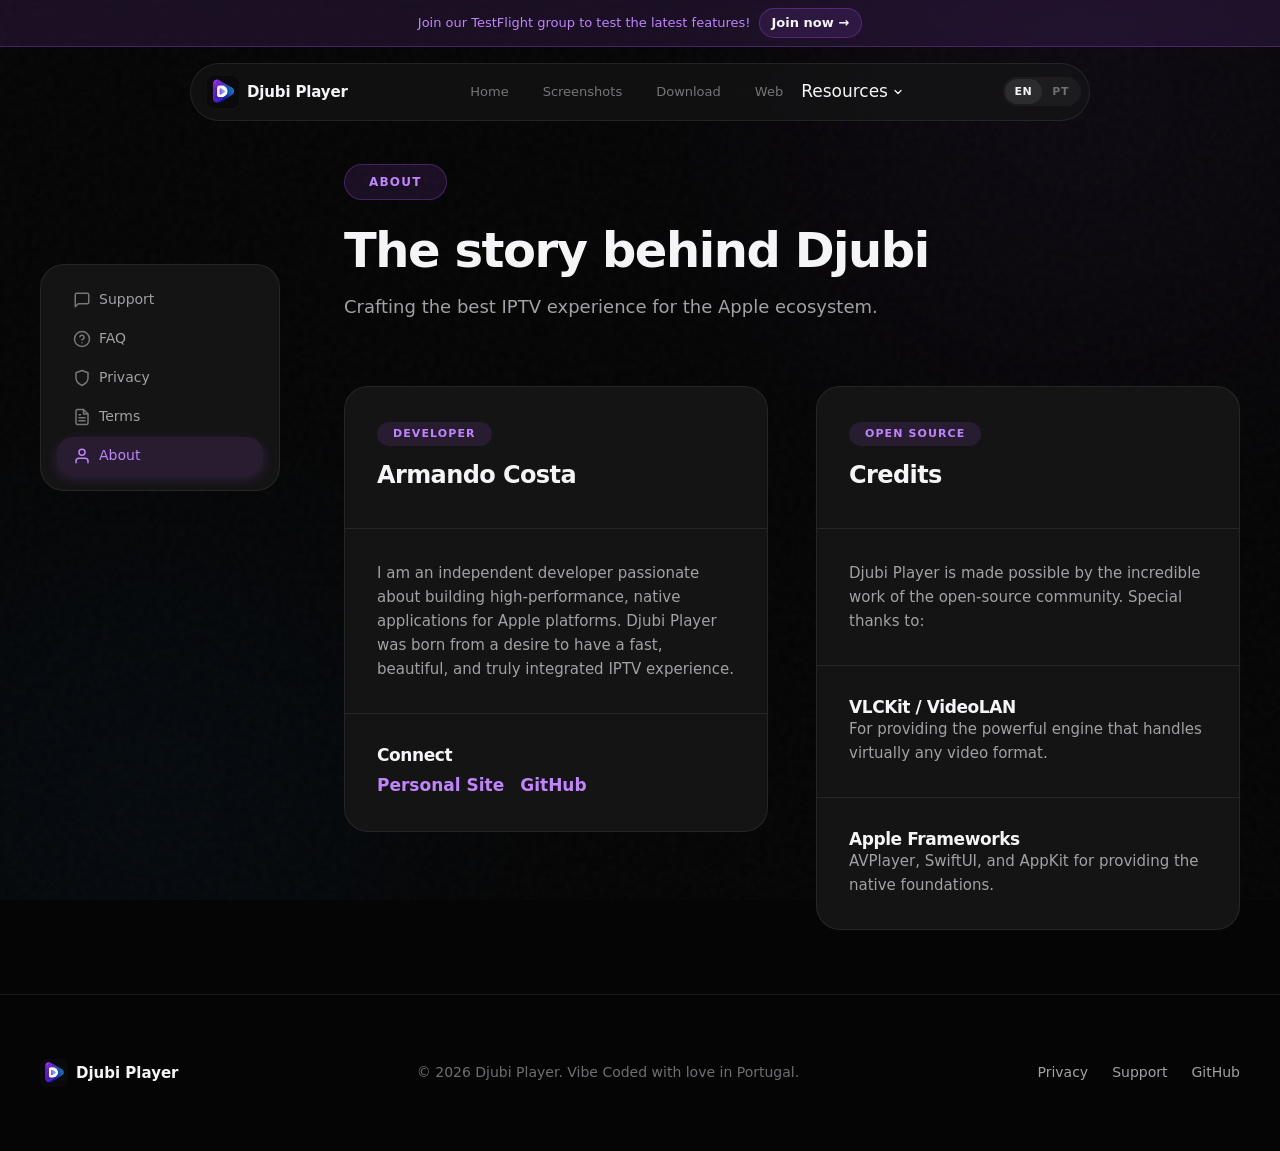
==== commit c1095777: "feat: add TestFlight invitation alert to header" ====
--- a/about.html
+++ b/about.html
@@ -18,6 +18,12 @@
 
     <!-- Navigation -->
     <header class="floating-header">
+      <div class="top-alert">
+        <div class="container">
+          <p data-lang="en_US">Join our TestFlight group to test the latest features! <a href="https://testflight.apple.com/join/UTPxwhjm" target="_blank">Join now &rarr;</a></p>
+          <p data-lang="pt_PT">Junte-se ao nosso grupo TestFlight para testar as últimas funcionalidades! <a href="https://testflight.apple.com/join/UTPxwhjm" target="_blank">Aderir agora &rarr;</a></p>
+        </div>
+      </div>
       <div class="nav-island">
         <div class="nav-core">
           <a class="brand" href="index.html">
--- a/assets/css/styles.css
+++ b/assets/css/styles.css
@@ -80,6 +80,10 @@
   box-sizing: border-box;
 }
 
+[hidden] {
+  display: none !important;
+}
+
 html {
   -webkit-font-smoothing: antialiased;
   -moz-osx-font-smoothing: grayscale;
@@ -145,6 +149,52 @@
 }
 
 /* ==========================================================================
+   Top Alert Banner
+   ========================================================================== */
+
+.top-alert {
+  background: var(--accent-soft);
+  backdrop-filter: blur(20px);
+  -webkit-backdrop-filter: blur(20px);
+  border-bottom: 1px solid var(--border-accent);
+  padding: 8px 0;
+  text-align: center;
+  font-size: 0.8125rem;
+  font-weight: 500;
+  color: var(--accent-bright);
+  width: 100%;
+  margin-bottom: var(--space-md);
+}
+
+.top-alert p {
+  margin: 0;
+  display: flex;
+  align-items: center;
+  justify-content: center;
+  gap: var(--space-sm);
+}
+
+.top-alert a {
+  color: var(--text-primary);
+  font-weight: 600;
+  text-decoration: none;
+  display: inline-flex;
+  align-items: center;
+  gap: 4px;
+  padding: 4px 12px;
+  background: var(--accent-soft);
+  border: 1px solid var(--border-accent);
+  border-radius: var(--radius-full);
+  transition: all var(--duration-fast) var(--ease-out);
+}
+
+.top-alert a:hover {
+  background: var(--accent-bright);
+  color: white;
+  transform: translateY(-1px);
+}
+
+/* ==========================================================================
    Gradient Backgrounds
    ========================================================================== */
 
@@ -198,15 +248,15 @@
   left: 0;
   right: 0;
   z-index: 100;
-  padding: var(--space-md);
+  padding: 0;
 }
 
 .nav-island {
   max-width: 900px;
-  margin-inline: auto;
+  margin: var(--space-md) auto;
   background: rgba(20, 20, 20, 0.75);
   backdrop-filter: saturate(180%) blur(20px);
-  -webkit-backdrop-filter: saturate(180%) blur(20px);
+  -webkit-backdrop-filter: blur(20px);
   border: 1px solid var(--border);
   border-radius: var(--radius-full);
   padding: var(--space-xs) var(--space-sm);
